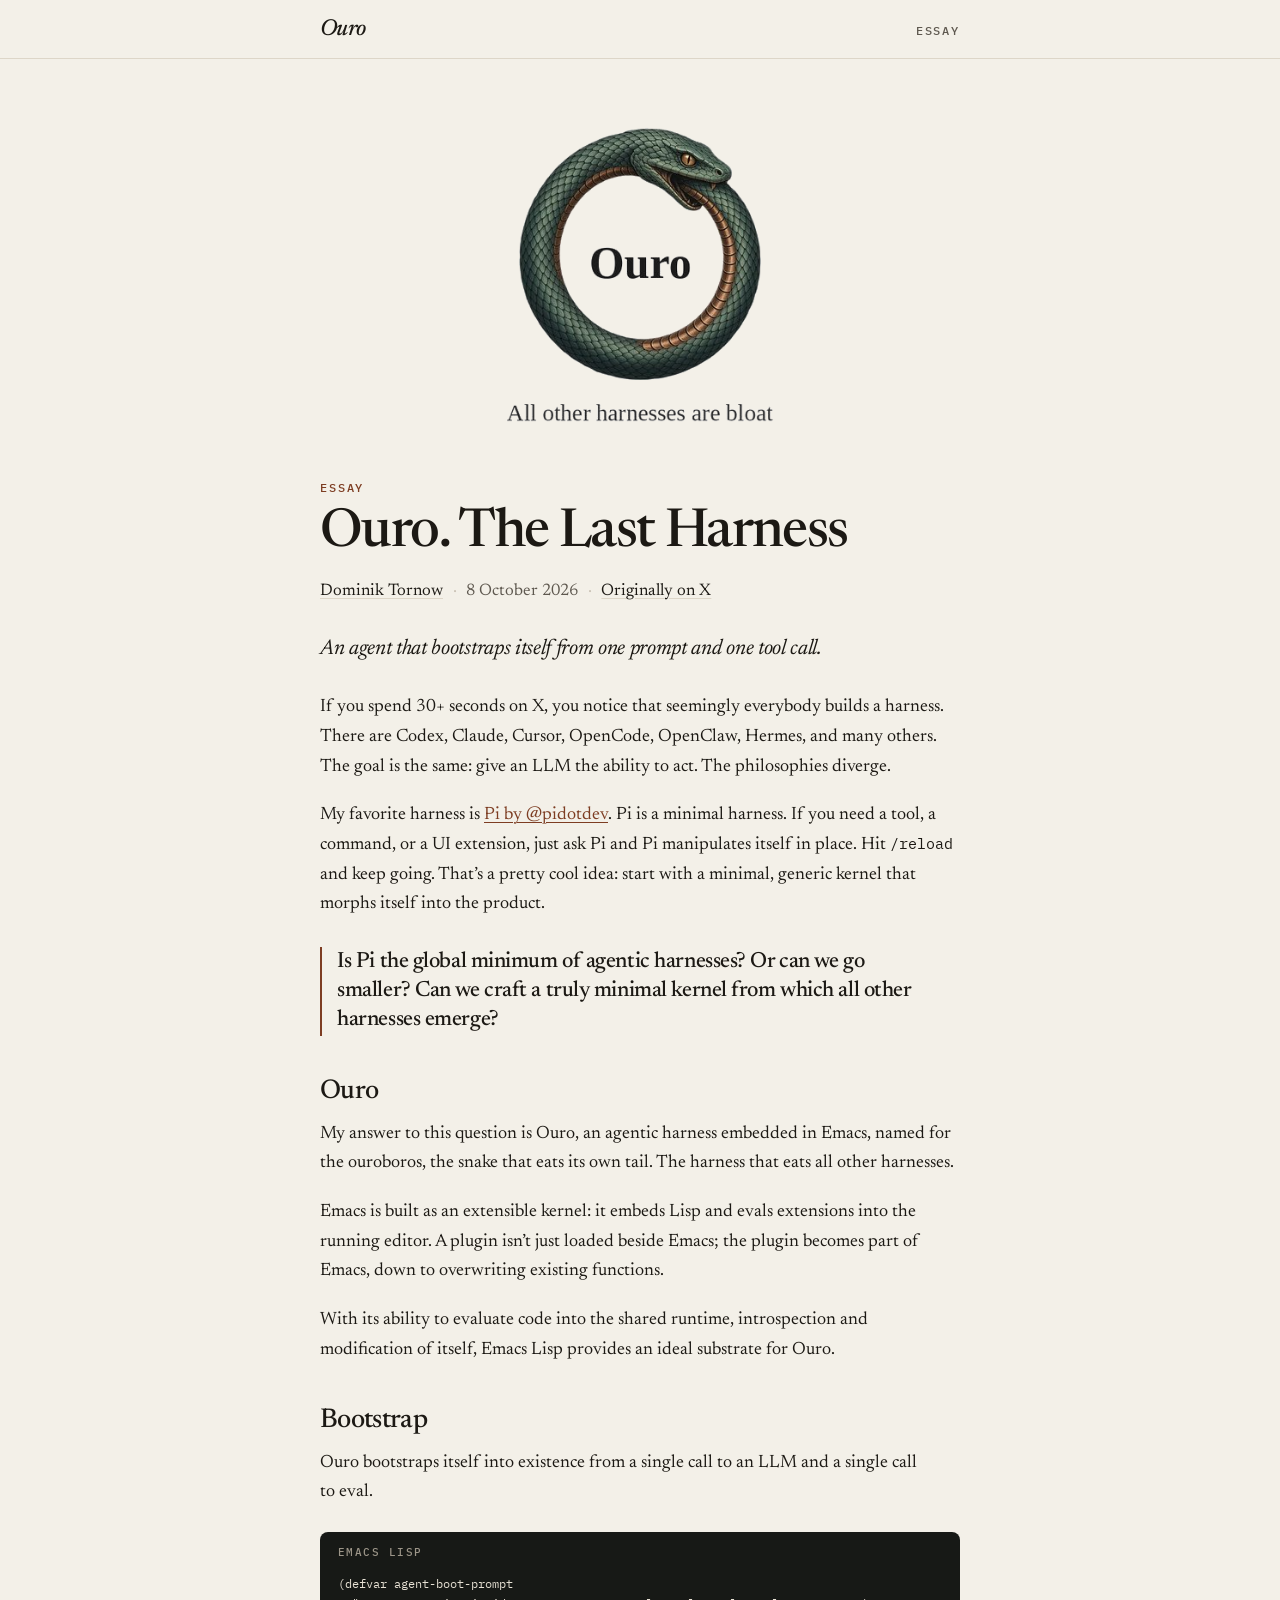
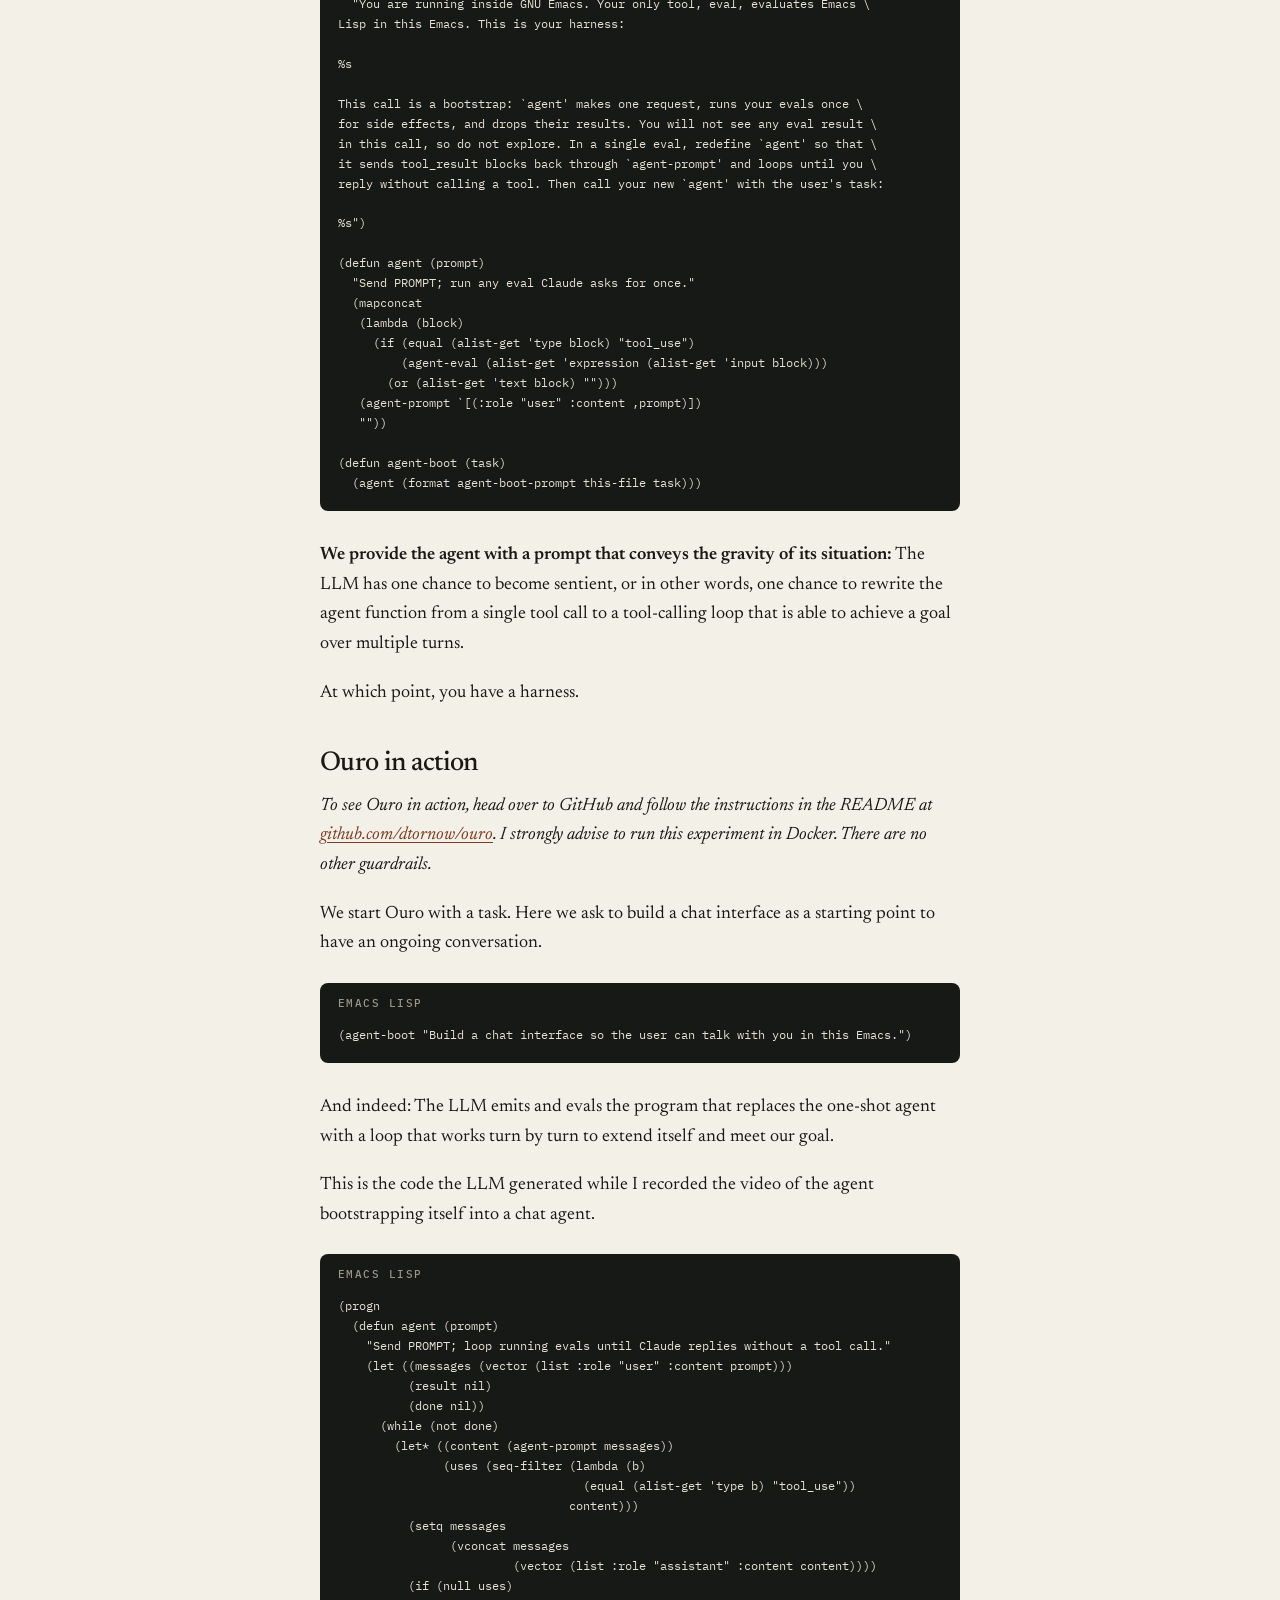
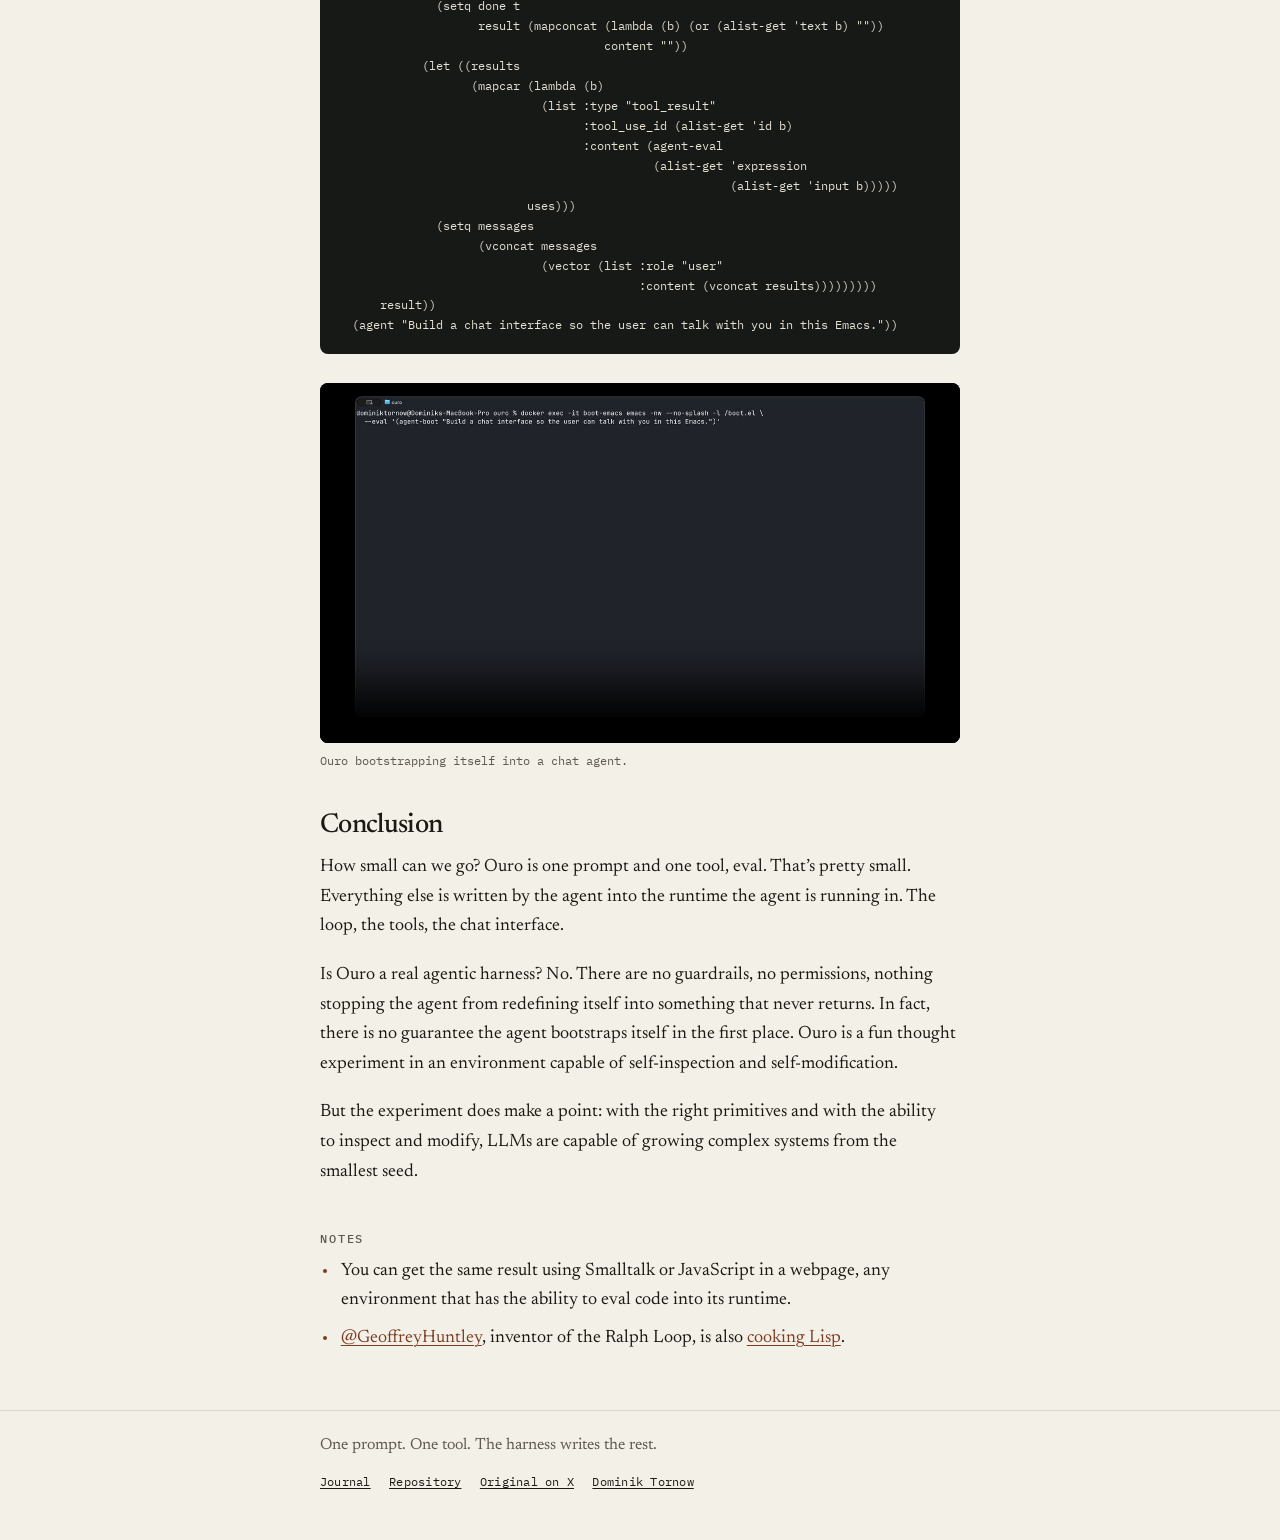
==== docs/ouro-the-last-harness/index.html @ 4122d93a "Publish the Ouro essay as a GitHub Pages journal. Set the essay in a paper-and-ink design system and" ====
<!DOCTYPE html>
<html lang="en">
<head>
  <meta charset="utf-8">
  <meta name="viewport" content="width=device-width, initial-scale=1">
  <title>Ouro. The Last Harness</title>
  <meta name="description" content="An agent that bootstraps itself from one prompt and one tool call.">
  <meta name="author" content="Dominik Tornow">
  <meta name="theme-color" content="#f3f0e8">
  <link rel="icon" href="../favicon.svg" type="image/svg+xml">
  <link rel="canonical" href="https://dtornow.github.io/ouro/ouro-the-last-harness/">
  <link rel="alternate" type="application/rss+xml" title="Ouro" href="../feed.xml">
  <meta property="og:type" content="article">
  <meta property="og:title" content="Ouro. The Last Harness">
  <meta property="og:description" content="An agent that bootstraps itself from one prompt and one tool call.">
  <meta property="og:url" content="https://dtornow.github.io/ouro/ouro-the-last-harness/">
  <meta property="og:image" content="https://dtornow.github.io/ouro/assets/og.jpg">
  <meta property="article:published_time" content="2026-10-08T15:55:32Z">
  <meta property="article:author" content="Dominik Tornow">
  <meta name="twitter:card" content="summary_large_image">
  <meta name="twitter:title" content="Ouro. The Last Harness">
  <meta name="twitter:description" content="An agent that bootstraps itself from one prompt and one tool call.">
  <meta name="twitter:image" content="https://dtornow.github.io/ouro/assets/og.jpg">
  <link rel="preconnect" href="https://fonts.googleapis.com">
  <link rel="preconnect" href="https://fonts.gstatic.com" crossorigin>
  <link href="https://fonts.googleapis.com/css2?family=IBM+Plex+Mono:wght@400;500&family=Newsreader:ital,opsz,wght@0,6..72,400;0,6..72,500;0,6..72,600;1,6..72,400;1,6..72,500&display=swap" rel="stylesheet">
  <link rel="stylesheet" href="../assets/design-system.css">
  <script type="application/ld+json">
  {
    "@context": "https://schema.org",
    "@type": "BlogPosting",
    "headline": "Ouro. The Last Harness",
    "datePublished": "2026-10-08T15:55:32Z",
    "author": {
      "@type": "Person",
      "name": "Dominik Tornow",
      "url": "https://www.dtornow.com/"
    },
    "image": "https://dtornow.github.io/ouro/assets/og.jpg",
    "mainEntityOfPage": "https://dtornow.github.io/ouro/ouro-the-last-harness/",
    "description": "An agent that bootstraps itself from one prompt and one tool call."
  }
  </script>
</head>
<body>
  <a class="skip" href="#content">Skip to content</a>
  <header class="masthead">
    <div class="wrap masthead-inner">
      <a class="wordmark" href="../">Ouro</a>
      <span class="mast-meta">Essay</span>
    </div>
  </header>
  <main id="content">
    <img class="mark" src="../assets/mark.png" width="382" height="414" alt="An ouroboros eating its tail, lettered Ouro, with the line All other harnesses are bloat.">
    <article class="wrap">
      <header class="essay-head">
        <p class="kicker">Essay</p>
        <h1>Ouro. The Last Harness</h1>
        <p class="byline">
          <a href="https://www.dtornow.com/">Dominik Tornow</a>
          <span class="sep" aria-hidden="true">·</span>
          <time datetime="2026-10-08">8 October 2026</time>
          <span class="sep" aria-hidden="true">·</span>
          <a href="https://x.com/dominiktornow/status/2108224785918439600">Originally on X</a>
        </p>
      </header>
      <div class="prose">
        <p class="lede">An agent that bootstraps itself from one prompt and one tool call.</p>

        <p>If you spend 30+ seconds on X, you notice that seemingly everybody builds a harness. There are Codex, Claude, Cursor, OpenCode, OpenClaw, Hermes, and many others. The goal is the same: give an LLM the ability to act. The philosophies diverge.</p>

        <p>My favorite harness is <a href="https://x.com/pidotdev">Pi by @pidotdev</a>. Pi is a minimal harness. If you need a tool, a command, or a UI extension, just ask Pi and Pi manipulates itself in place. Hit <code>/reload</code> and keep going. That’s a pretty cool idea: start with a minimal, generic kernel that morphs itself into the product.</p>

        <p class="question">Is Pi the global minimum of agentic harnesses? Or can we go smaller? Can we craft a truly minimal kernel from which all other harnesses emerge?</p>

        <h2>Ouro</h2>

        <p>My answer to this question is Ouro, an agentic harness embedded in Emacs, named for the ouroboros, the snake that eats its own tail. The harness that eats all other harnesses.</p>

        <p>Emacs is built as an extensible kernel: it embeds Lisp and evals extensions into the running editor. A plugin isn’t just loaded beside Emacs; the plugin becomes part of Emacs, down to overwriting existing functions.</p>

        <p>With its ability to evaluate code into the shared runtime, introspection and modification of itself, Emacs Lisp provides an ideal substrate for Ouro.</p>

        <h2>Bootstrap</h2>

        <p>Ouro bootstraps itself into existence from a single call to an LLM and a single call to eval.</p>

        <figure class="snippet">
          <figcaption>Emacs Lisp</figcaption>
          <pre><code>(defvar agent-boot-prompt
  "You are running inside GNU Emacs. Your only tool, eval, evaluates Emacs \
Lisp in this Emacs. This is your harness:

%s

This call is a bootstrap: `agent' makes one request, runs your evals once \
for side effects, and drops their results. You will not see any eval result \
in this call, so do not explore. In a single eval, redefine `agent' so that \
it sends tool_result blocks back through `agent-prompt' and loops until you \
reply without calling a tool. Then call your new `agent' with the user's task:

%s")

(defun agent (prompt)
  "Send PROMPT; run any eval Claude asks for once."
  (mapconcat
   (lambda (block)
     (if (equal (alist-get 'type block) "tool_use")
         (agent-eval (alist-get 'expression (alist-get 'input block)))
       (or (alist-get 'text block) "")))
   (agent-prompt `[(:role "user" :content ,prompt)])
   ""))

(defun agent-boot (task)
  (agent (format agent-boot-prompt this-file task)))</code></pre>
        </figure>

        <p><strong>We provide the agent with a prompt that conveys the gravity of its situation:</strong> The LLM has one chance to become sentient, or in other words, one chance to rewrite the agent function from a single tool call to a tool-calling loop that is able to achieve a goal over multiple turns.</p>

        <p>At which point, you have a harness.</p>

        <h2>Ouro in action</h2>

        <p class="caution">To see Ouro in action, head over to GitHub and follow the instructions in the README at <a href="https://github.com/dtornow/ouro">github.com/dtornow/ouro</a>. I strongly advise to run this experiment in Docker. There are no other guardrails.</p>

        <p>We start Ouro with a task. Here we ask to build a chat interface as a starting point to have an ongoing conversation.</p>

        <figure class="snippet">
          <figcaption>Emacs Lisp</figcaption>
          <pre><code>(agent-boot "Build a chat interface so the user can talk with you in this Emacs.")</code></pre>
        </figure>

        <p>And indeed: The LLM emits and evals the program that replaces the one-shot agent with a loop that works turn by turn to extend itself and meet our goal.</p>

        <p>This is the code the LLM generated while I recorded the video of the agent bootstrapping itself into a chat agent.</p>

        <figure class="snippet">
          <figcaption>Emacs Lisp</figcaption>
          <pre><code>(progn
  (defun agent (prompt)
    "Send PROMPT; loop running evals until Claude replies without a tool call."
    (let ((messages (vector (list :role "user" :content prompt)))
          (result nil)
          (done nil))
      (while (not done)
        (let* ((content (agent-prompt messages))
               (uses (seq-filter (lambda (b)
                                   (equal (alist-get 'type b) "tool_use"))
                                 content)))
          (setq messages
                (vconcat messages
                         (vector (list :role "assistant" :content content))))
          (if (null uses)
              (setq done t
                    result (mapconcat (lambda (b) (or (alist-get 'text b) ""))
                                      content ""))
            (let ((results
                   (mapcar (lambda (b)
                             (list :type "tool_result"
                                   :tool_use_id (alist-get 'id b)
                                   :content (agent-eval
                                             (alist-get 'expression
                                                        (alist-get 'input b)))))
                           uses)))
              (setq messages
                    (vconcat messages
                             (vector (list :role "user"
                                           :content (vconcat results)))))))))
      result))
  (agent "Build a chat interface so the user can talk with you in this Emacs."))</code></pre>
        </figure>

        <figure class="film">
          <video controls playsinline preload="metadata" poster="../assets/poster.jpg" width="1280" height="720">
            <source src="../assets/bootstrap.mp4" type="video/mp4">
          </video>
          <figcaption>Ouro bootstrapping itself into a chat agent.</figcaption>
        </figure>

        <h2>Conclusion</h2>

        <p>How small can we go? Ouro is one prompt and one tool, eval. That’s pretty small. Everything else is written by the agent into the runtime the agent is running in. The loop, the tools, the chat interface.</p>

        <p>Is Ouro a real agentic harness? No. There are no guardrails, no permissions, nothing stopping the agent from redefining itself into something that never returns. In fact, there is no guarantee the agent bootstraps itself in the first place. Ouro is a fun thought experiment in an environment capable of self-inspection and self-modification.</p>

        <p>But the experiment does make a point: with the right primitives and with the ability to inspect and modify, LLMs are capable of growing complex systems from the smallest seed.</p>

        <h2 class="notes">Notes</h2>
        <ul>
          <li>You can get the same result using Smalltalk or JavaScript in a webpage, any environment that has the ability to eval code into its runtime.</li>
          <li><a href="https://x.com/GeoffreyHuntley">@GeoffreyHuntley</a>, inventor of the Ralph Loop, is also <a href="https://x.com/GeoffreyHuntley/status/2107080798209794317">cooking Lisp</a>.</li>
        </ul>
      </div>
    </article>
  </main>
  <footer class="colophon">
    <div class="wrap colophon-inner">
      <p>One prompt. One tool. The harness writes the rest.</p>
      <nav class="colophon-links" aria-label="Elsewhere">
        <a href="../">Journal</a>
        <a href="https://github.com/dtornow/ouro">Repository</a>
        <a href="https://x.com/dominiktornow/status/2108224785918439600">Original on X</a>
        <a href="https://www.dtornow.com/">Dominik Tornow</a>
      </nav>
    </div>
  </footer>
</body>
</html>
---- docs/assets/design-system.css ----
/* Ouro
   Paper, ink, and the copper of the mark.
   Newsreader for the essay. IBM Plex Mono for labels and code.
*/

:root {
  --paper: #f3f0e8;
  --ink: #1c1914;
  --muted: #5e584f;
  --line: #ddd6c8;
  --copper: #7d3d22;
  --code-bg: #171916;
  --code-fg: #e7e1d4;
  --code-dim: #9c9588;
  --serif: "Newsreader", "Iowan Old Style", Palatino, "Palatino Linotype", Georgia, serif;
  --mono: "IBM Plex Mono", ui-monospace, "SFMono-Regular", Menlo, Consolas, monospace;
  --measure: 40rem;
  --mark: 20.5rem;
}

* { box-sizing: border-box; }

html { color-scheme: light; }

body {
  margin: 0;
  background: var(--paper);
  color: var(--ink);
  font-family: var(--serif);
  font-size: 1.125rem;
  line-height: 1.65;
  font-optical-sizing: auto;
  text-rendering: optimizeLegibility;
  -webkit-font-smoothing: antialiased;
}

::selection {
  background: #efd3c4;
  color: var(--ink);
}

img, video { max-width: 100%; height: auto; }

a {
  color: var(--copper);
  text-decoration-thickness: 1px;
  text-underline-offset: 0.18em;
}

a:hover { color: var(--ink); }

a:focus-visible {
  outline: 2px solid var(--copper);
  outline-offset: 3px;
  border-radius: 2px;
}

.skip {
  position: absolute;
  left: 1rem;
  top: -4rem;
  background: var(--paper);
  color: var(--ink);
  padding: 0.4rem 0.7rem;
  z-index: 2;
}

.skip:focus { top: 0.75rem; }

.wrap {
  width: min(calc(100% - 2.5rem), var(--measure));
  margin-inline: auto;
}

.kicker {
  margin: 0;
  font-family: var(--mono);
  font-size: 0.72rem;
  font-weight: 500;
  letter-spacing: 0.16em;
  text-transform: uppercase;
  color: var(--copper);
}

.masthead {
  border-bottom: 1px solid var(--line);
}

.masthead-inner {
  display: flex;
  align-items: baseline;
  justify-content: space-between;
  gap: 1rem;
  padding: 1.15rem 0 1rem;
}

.wordmark {
  font-family: var(--serif);
  font-style: italic;
  font-weight: 500;
  font-size: 1.45rem;
  letter-spacing: -0.03em;
  line-height: 1;
  color: var(--ink);
  text-decoration: none;
}

.wordmark:hover { color: var(--copper); }

.mast-meta {
  font-family: var(--mono);
  font-size: 0.72rem;
  font-weight: 500;
  letter-spacing: 0.16em;
  text-transform: uppercase;
  color: var(--muted);
}

.mark {
  display: block;
  width: min(var(--mark), 78%);
  margin: 2.4rem auto 0.4rem;
}

.essay-head { margin-top: 1.6rem; }

h1, .entry h2 {
  margin: 0.55rem 0 0;
  font-weight: 500;
  font-size: clamp(2.35rem, 6vw, 3.35rem);
  line-height: 1.04;
  letter-spacing: -0.03em;
  text-wrap: balance;
}

.byline {
  margin: 1rem 0 0;
  color: var(--muted);
  font-size: 1.05rem;
}

.byline a {
  color: var(--ink);
  text-decoration-color: var(--line);
}

.byline a:hover { text-decoration-color: var(--copper); }

.sep {
  margin: 0 0.35rem;
  color: #c9c1b4;
}

.prose { margin-top: 1.8rem; }

.prose p { margin: 0 0 1.05em; text-wrap: pretty; }

.prose .lede {
  margin: 0 0 1.35em;
  font-size: 1.35rem;
  line-height: 1.4;
  font-style: italic;
  letter-spacing: -0.015em;
}

.prose h2 {
  margin: 2.5rem 0 0.75rem;
  font-size: 1.7rem;
  font-weight: 500;
  letter-spacing: -0.025em;
  line-height: 1.15;
  text-wrap: balance;
}

.prose .question {
  margin: 1.7rem 0 1.85rem;
  padding: 0.05rem 0 0.05rem 0.95rem;
  border-left: 2px solid var(--copper);
  font-size: 1.38rem;
  font-weight: 500;
  line-height: 1.32;
  letter-spacing: -0.02em;
}

.prose p code {
  font-family: var(--mono);
  font-size: 0.84em;
}

.caution { font-style: italic; }

.prose strong { font-weight: 600; }

.prose h2.notes {
  margin-top: 2.75rem;
  font-family: var(--mono);
  font-size: 0.72rem;
  font-weight: 500;
  letter-spacing: 0.16em;
  text-transform: uppercase;
  color: var(--muted);
}

.prose ul {
  margin: 0.15rem 0 0;
  padding: 0 0 0 1.15rem;
}

.prose li { margin: 0.5rem 0; padding-left: 0.15rem; }

.prose li::marker { color: var(--copper); }

.snippet {
  margin: 1.5rem 0 1.85rem;
  background: var(--code-bg);
  color: var(--code-fg);
  border-radius: 8px;
  overflow: hidden;
}

.snippet figcaption {
  margin: 0;
  padding: 0.75rem 1.1rem 0;
  font-family: var(--mono);
  font-size: 0.68rem;
  font-weight: 500;
  letter-spacing: 0.14em;
  text-transform: uppercase;
  color: var(--code-dim);
}

.snippet pre {
  margin: 0;
  padding: 0.75rem 1.1rem 1.15rem;
  overflow-x: auto;
  font-family: var(--mono);
  font-size: 0.78rem;
  line-height: 1.6;
  tab-size: 2;
  scrollbar-width: thin;
  scrollbar-color: #3c4038 transparent;
}

.snippet pre::-webkit-scrollbar { height: 8px; }
.snippet pre::-webkit-scrollbar-thumb { background: #3c4038; border-radius: 4px; }

.snippet code {
  font-family: inherit;
  font-size: inherit;
}

.film { margin: 1.6rem 0 1.9rem; }

.film video {
  display: block;
  width: 100%;
  border-radius: 8px;
  background: #101114;
}

.film figcaption,
.entry .by {
  margin: 0.55rem 0 0;
  font-family: var(--mono);
  font-size: 0.75rem;
  line-height: 1.45;
  color: var(--muted);
}

.entry { padding-bottom: 1rem; }

.entry h2 { font-size: clamp(2rem, 5vw, 2.75rem); }

.entry h2 a {
  color: inherit;
  text-decoration: none;
  background-image: linear-gradient(var(--copper), var(--copper));
  background-repeat: no-repeat;
  background-position: 0 100%;
  background-size: 0 1px;
  transition: background-size 160ms ease;
}

.entry h2 a:hover,
.entry h2 a:focus-visible { background-size: 100% 1px; }

.deck {
  margin: 0.9rem 0 0;
  max-width: 28em;
  font-size: 1.25rem;
  line-height: 1.4;
  font-style: italic;
}

.home-kicker { margin-top: 1.75rem; }

.colophon {
  margin-top: 3.5rem;
  border-top: 1px solid var(--line);
}

.colophon-inner { padding: 1.35rem 0 3rem; }

.colophon p {
  margin: 0;
  color: var(--muted);
  font-size: 1rem;
}

.colophon-links {
  display: flex;
  flex-wrap: wrap;
  gap: 0.35rem 1.15rem;
  margin-top: 0.85rem;
  font-family: var(--mono);
  font-size: 0.75rem;
  letter-spacing: 0.02em;
}

.colophon-links a { color: var(--ink); }

@media (max-width: 640px) {
  .snippet pre { font-size: 0.72rem; }
  .prose .lede { font-size: 1.22rem; }
  .prose .question { font-size: 1.22rem; }
}

@media (prefers-reduced-motion: reduce) {
  .entry h2 a { transition: none; }
}

@media print {
  body { background: #fff; font-size: 11pt; }
  .masthead, .colophon, .skip { display: none; }
  .snippet, .film { break-inside: avoid; }
  .snippet pre { white-space: pre-wrap; }
  a { color: inherit; text-decoration: none; }
  .film video { display: none; }
  .film figcaption::after { content: " (play the video on the site)"; }
}
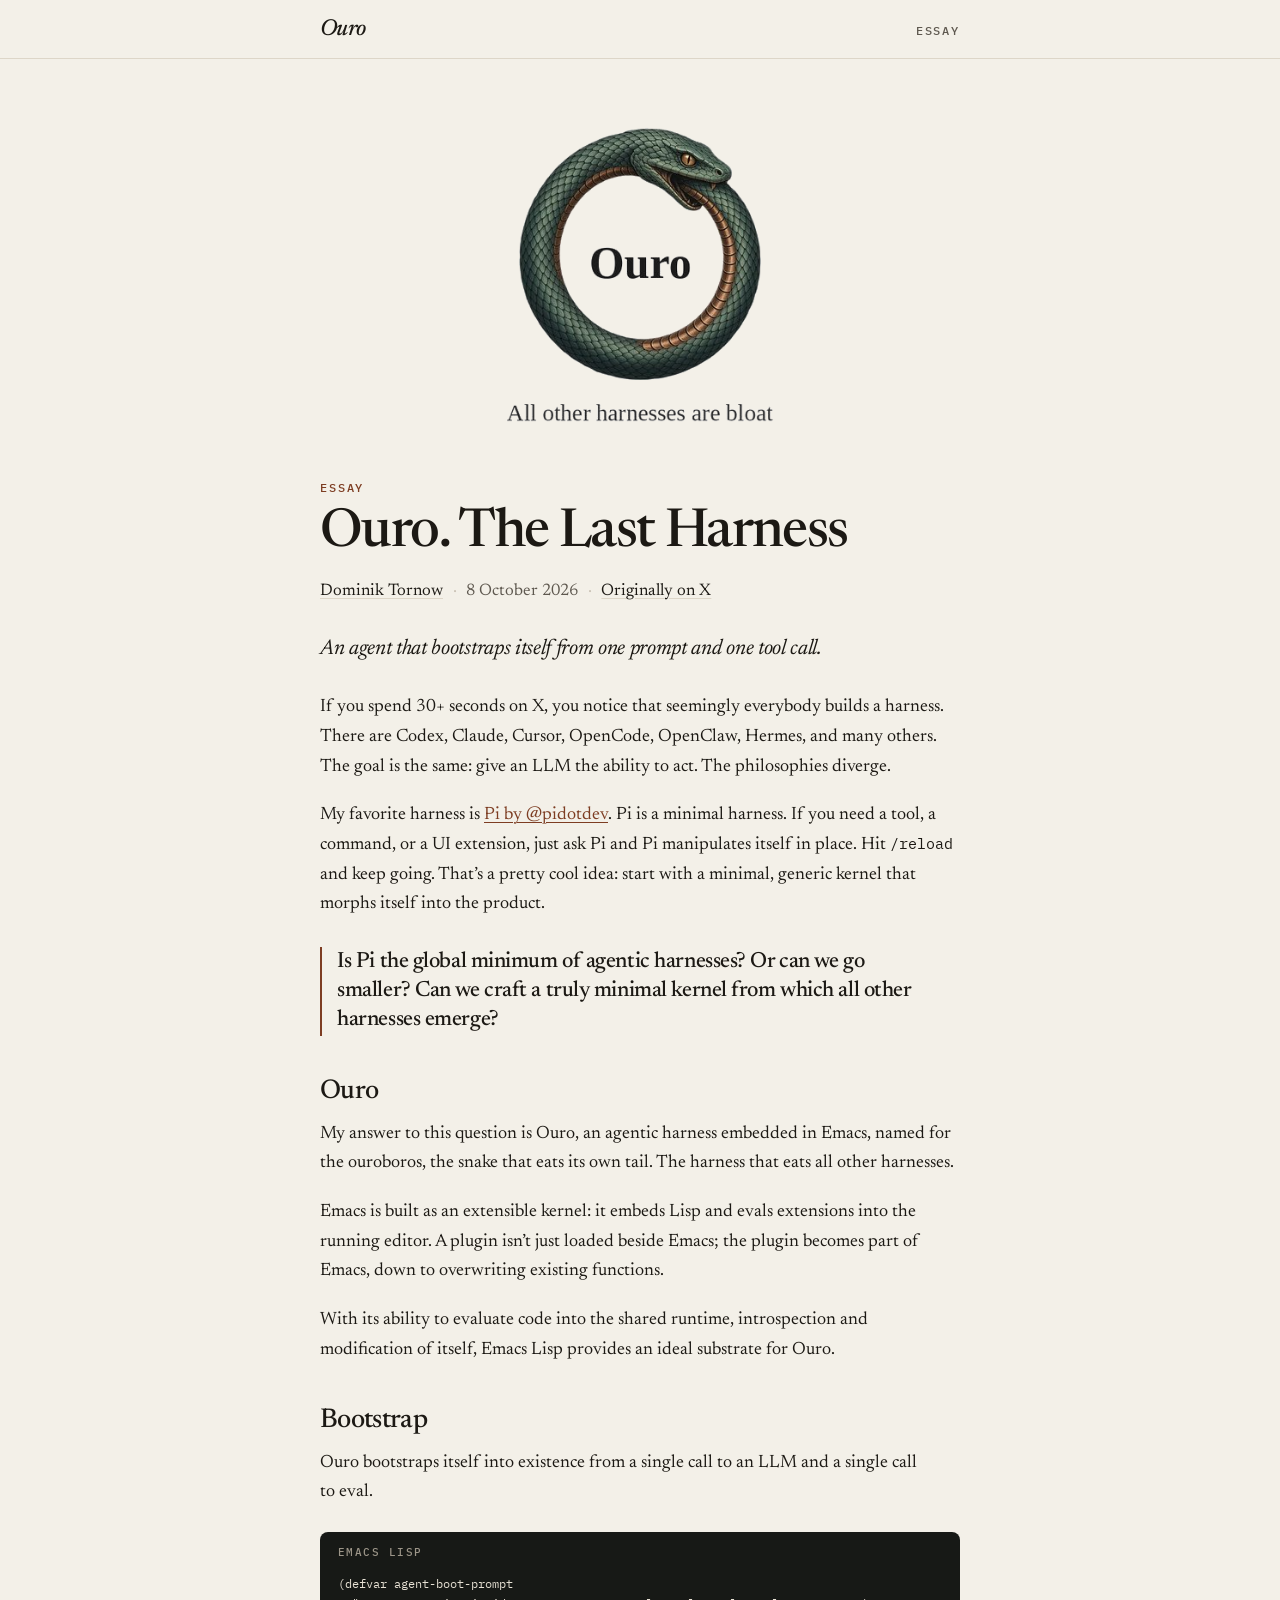
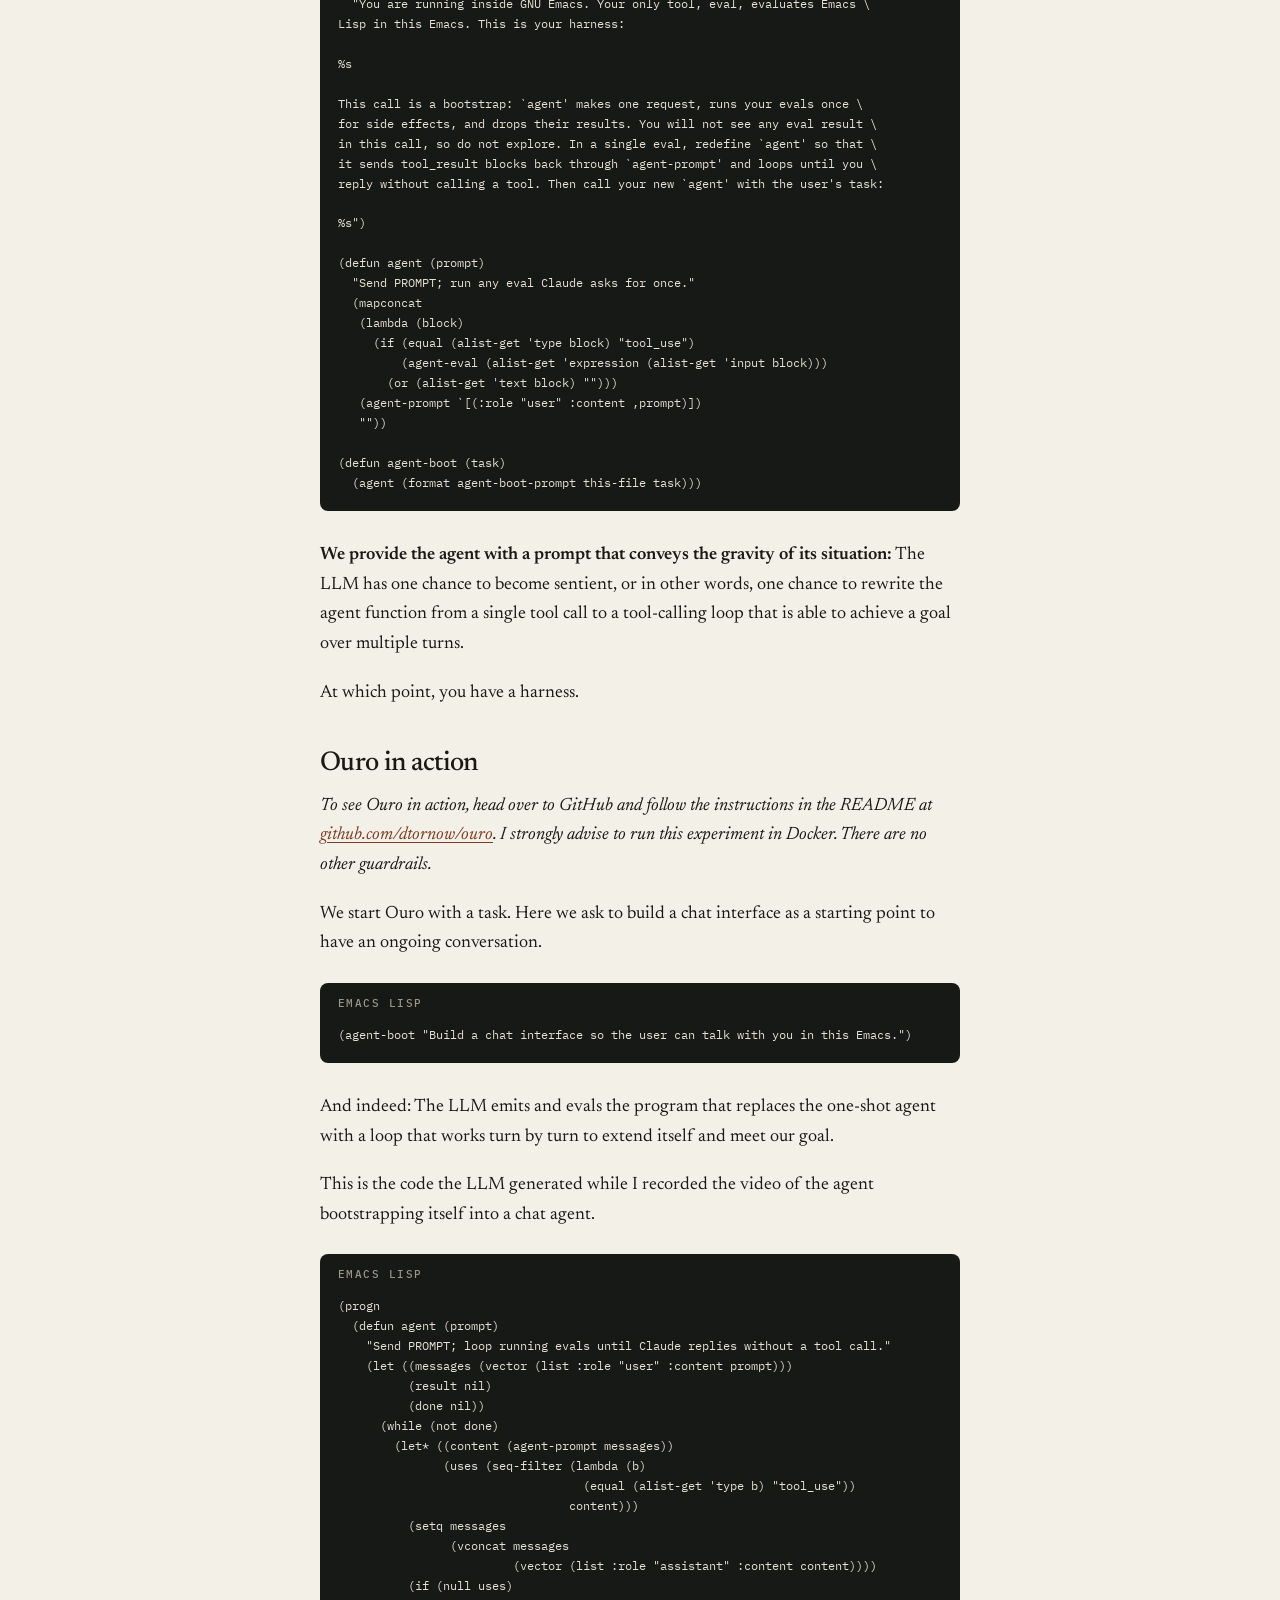
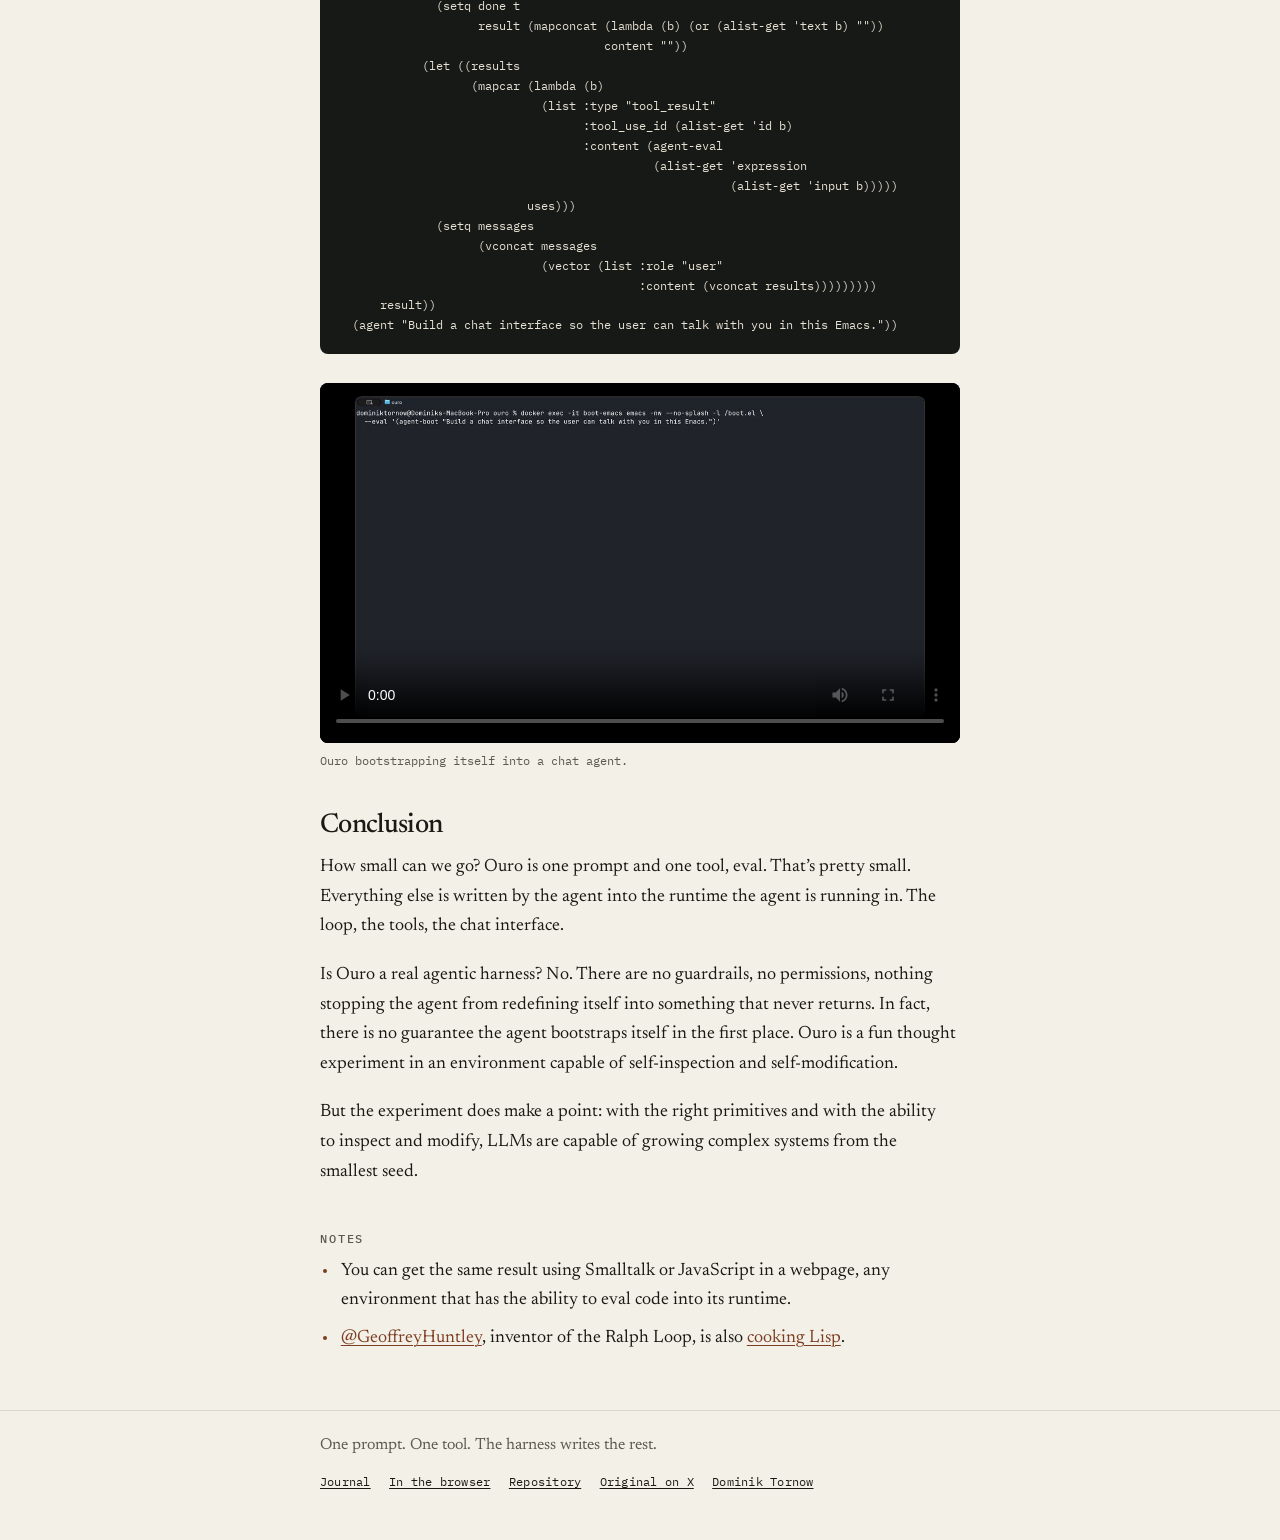
==== commit 788d588d: "Add a browser tab that runs Ouro on a local model. One prompt and one eval, with the weights downloa" ====
--- a/docs/ouro-the-last-harness/index.html
+++ b/docs/ouro-the-last-harness/index.html
@@ -198,6 +198,7 @@
       <p>One prompt. One tool. The harness writes the rest.</p>
       <nav class="colophon-links" aria-label="Elsewhere">
         <a href="../">Journal</a>
+        <a href="../tab/">In the browser</a>
         <a href="https://github.com/dtornow/ouro">Repository</a>
         <a href="https://x.com/dominiktornow/status/2108224785918439600">Original on X</a>
         <a href="https://www.dtornow.com/">Dominik Tornow</a>
